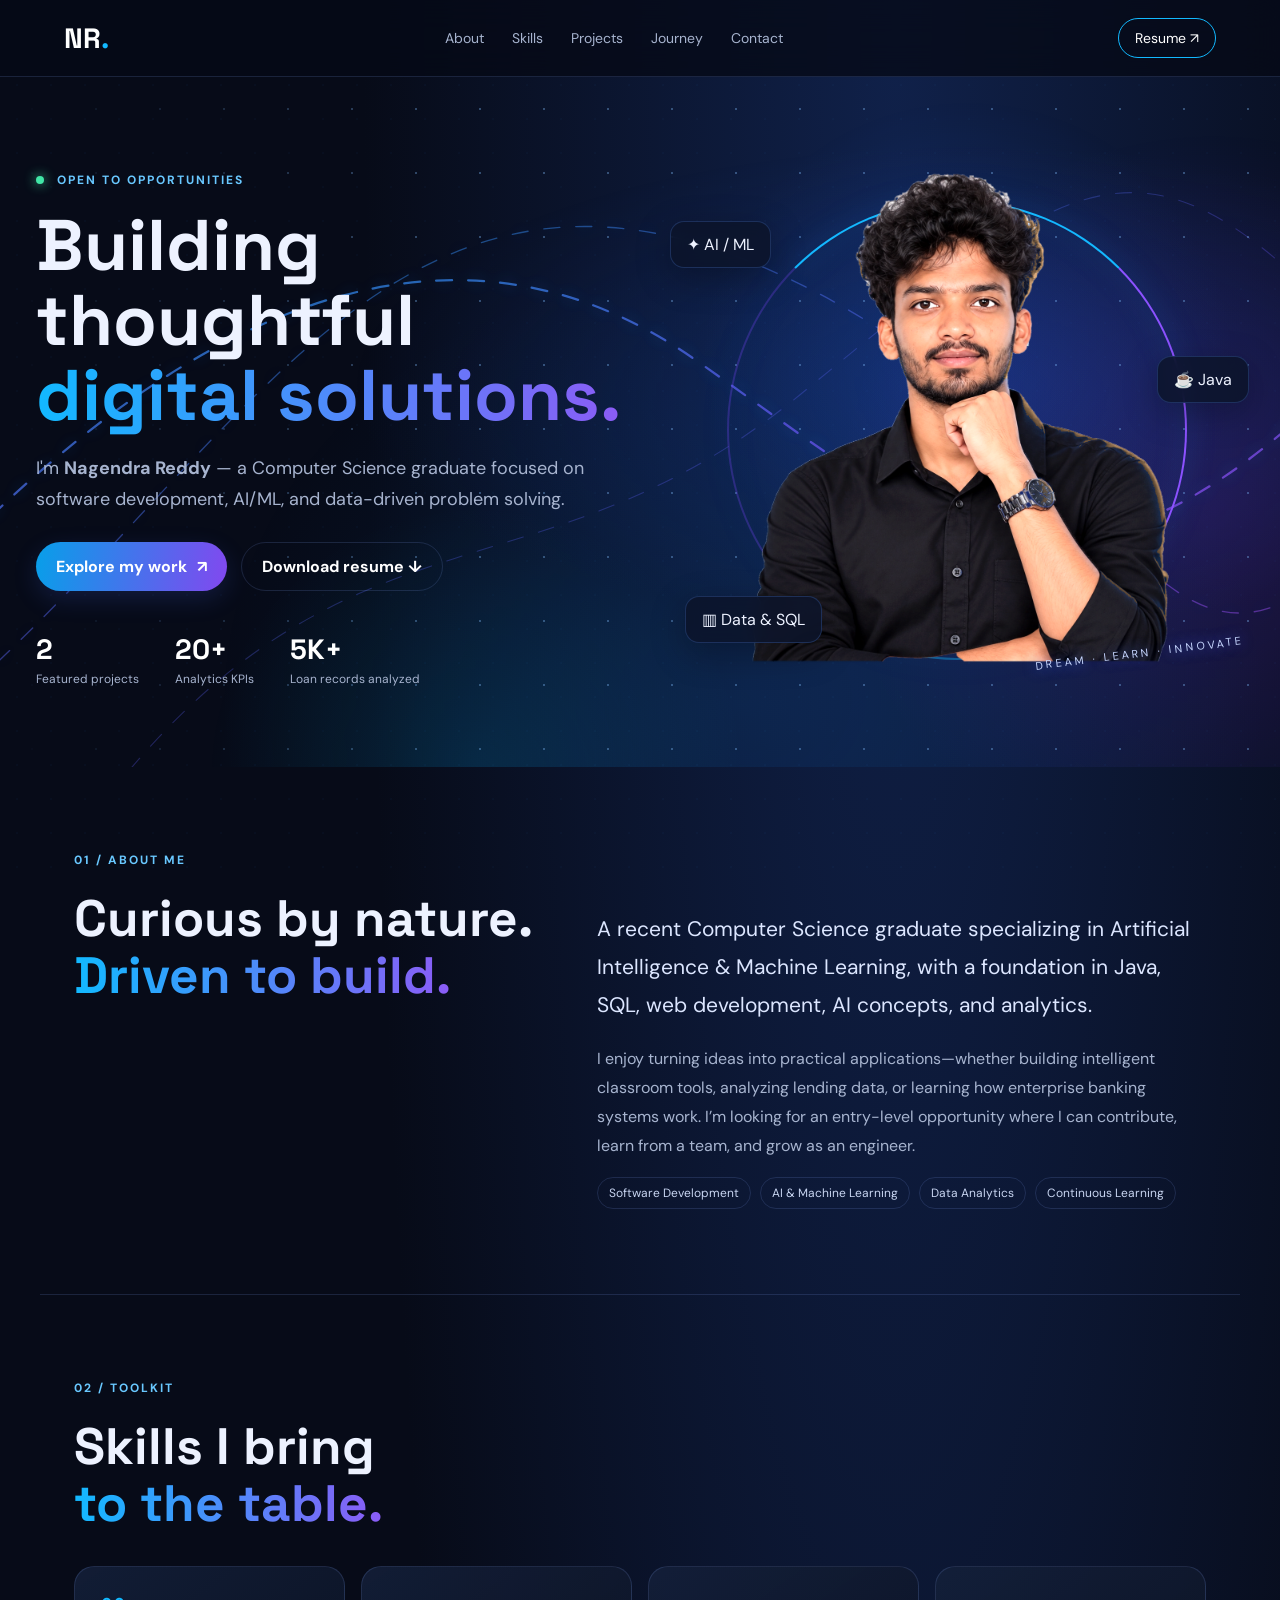
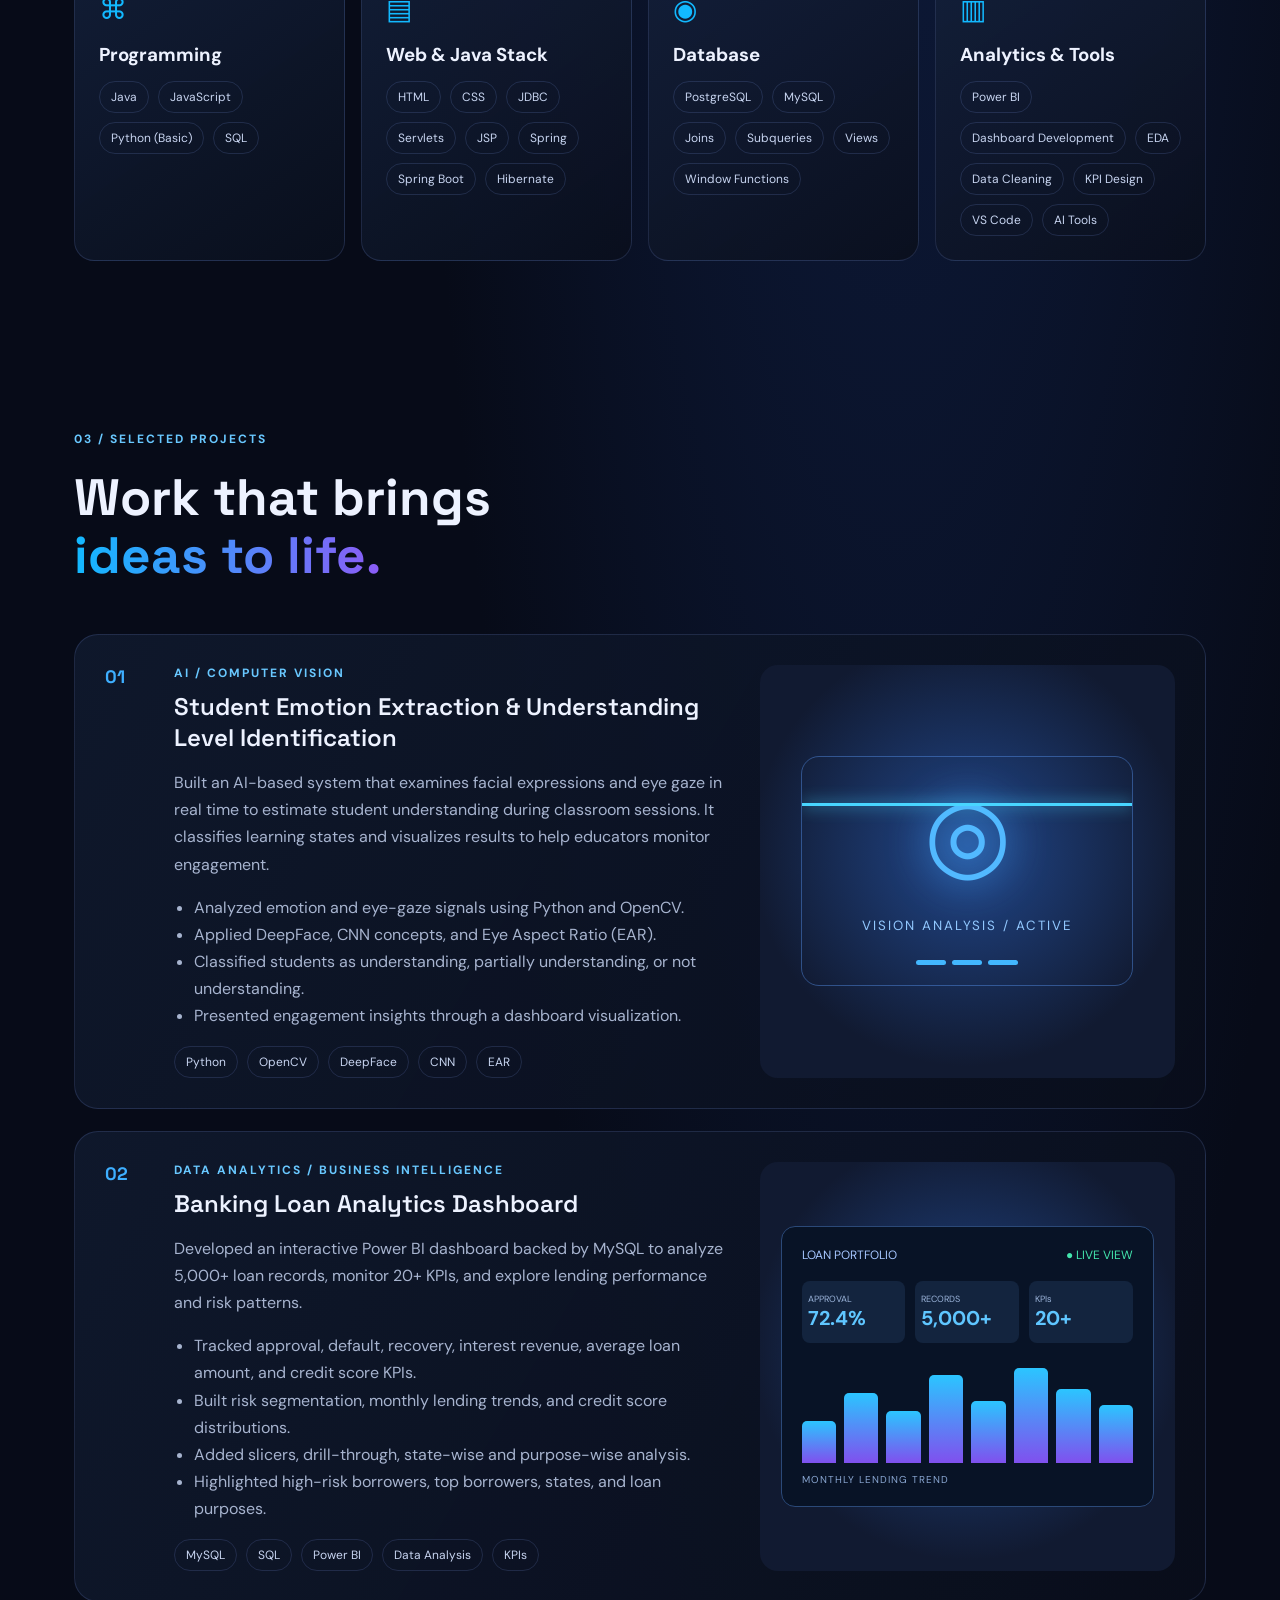
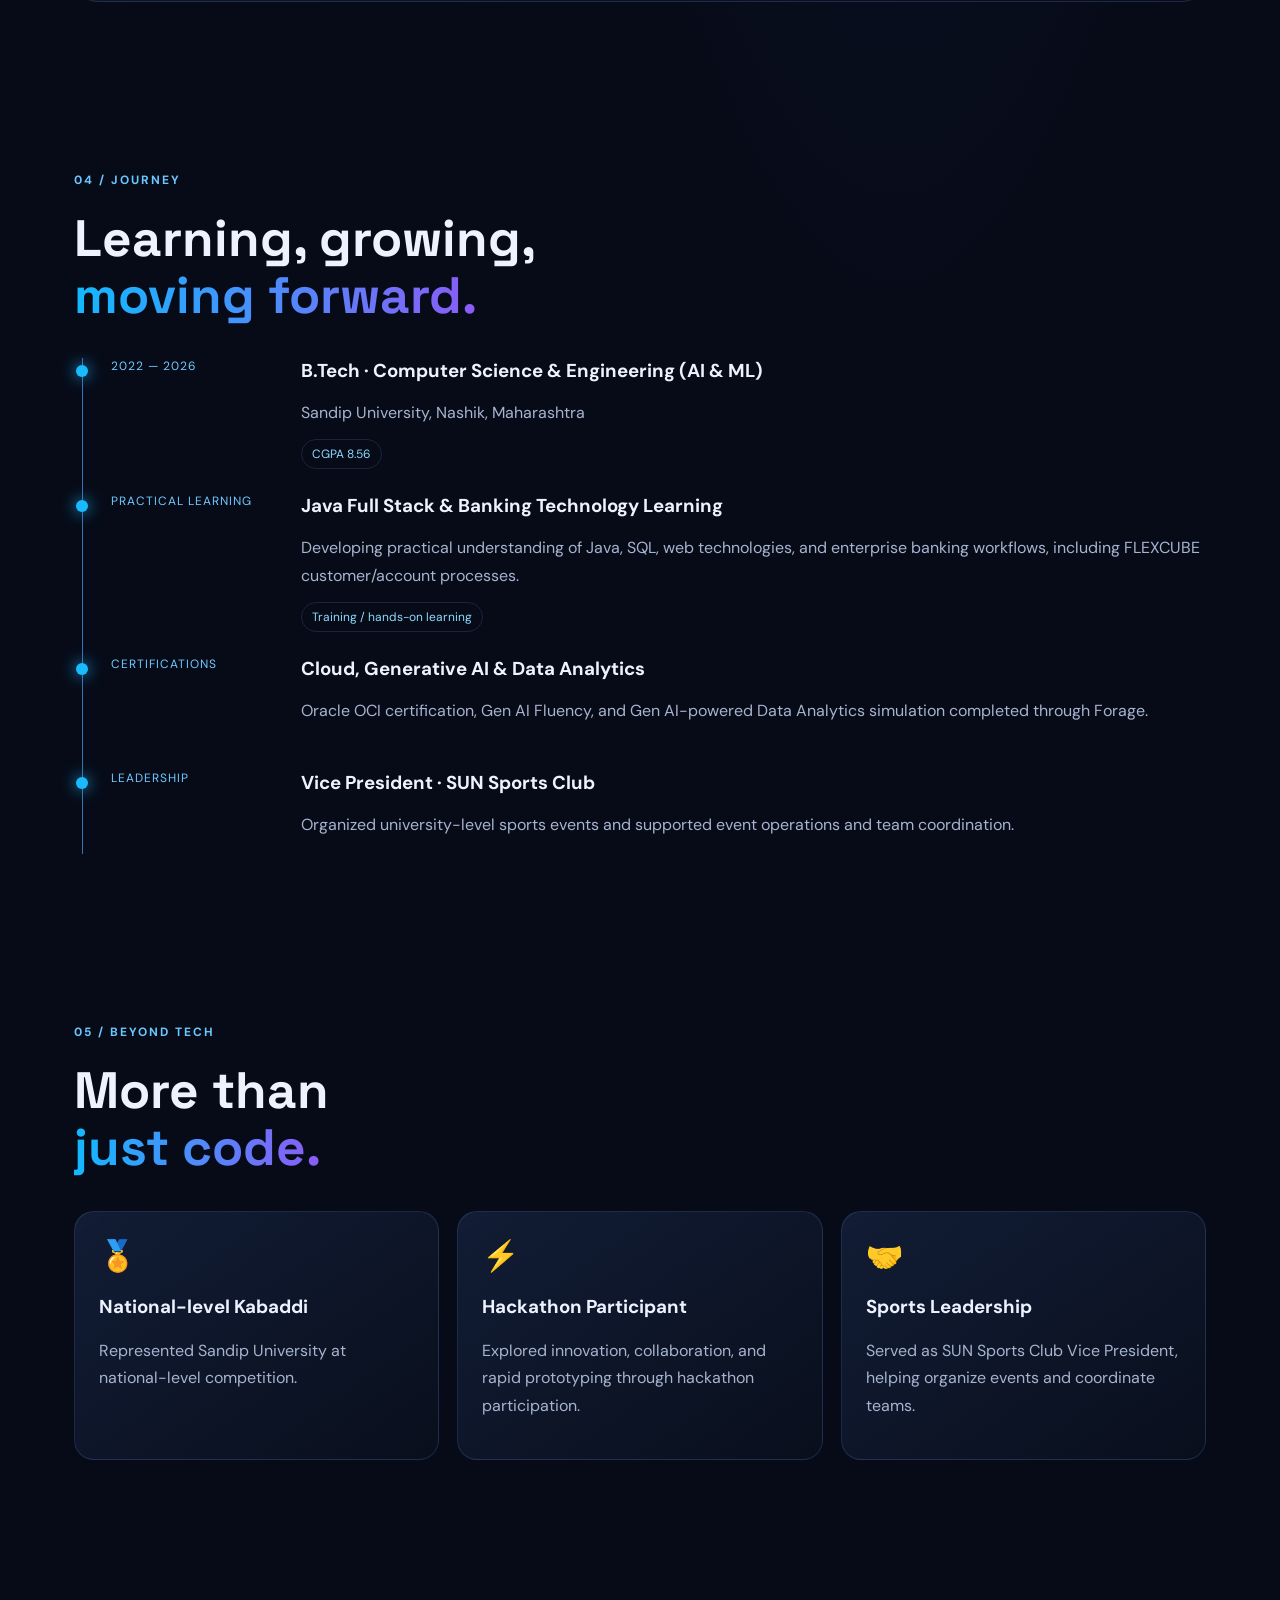
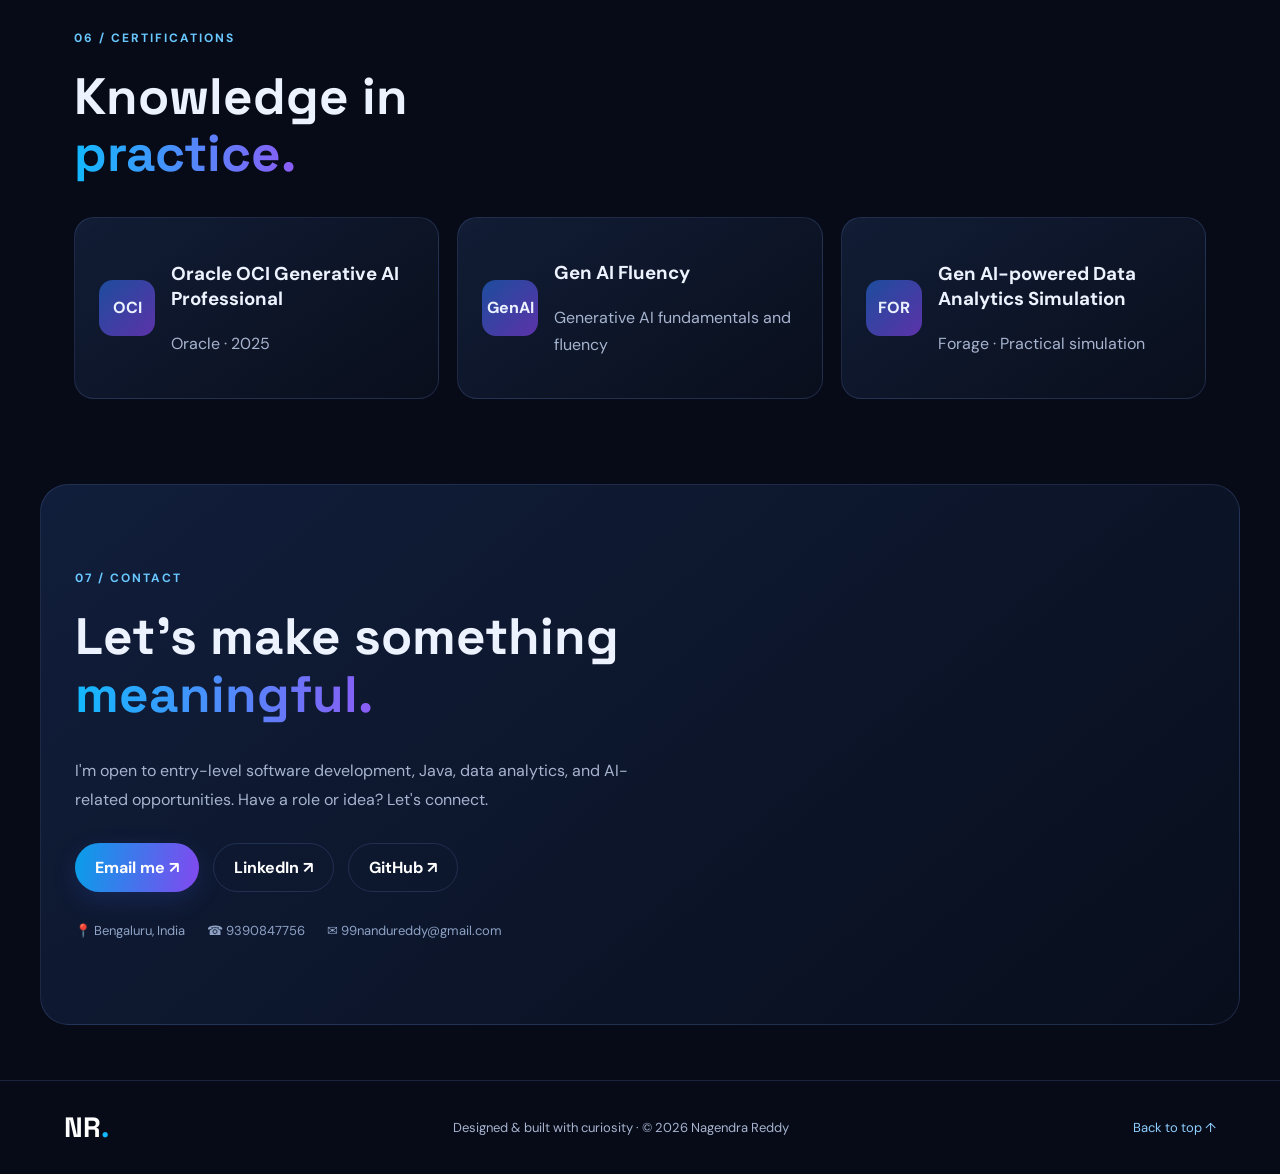
==== index.html @ 435e0fb7 "Publish updated portfolio" ====
<!DOCTYPE html>
<html lang="en">
<head>
<meta charset="UTF-8"><meta name="viewport" content="width=device-width, initial-scale=1.0">
<meta name="description" content="Nagendra Reddy Kuppannagari — software developer, AI & ML enthusiast, and data analytics portfolio.">
<title>Nagendra Reddy | Portfolio</title>
<link rel="preconnect" href="https://fonts.googleapis.com"><link rel="preconnect" href="https://fonts.gstatic.com" crossorigin>
<link href="https://fonts.googleapis.com/css2?family=DM+Sans:wght@400;500;600;700&family=Space+Grotesk:wght@400;500;600;700&display=swap" rel="stylesheet">
<link rel="stylesheet" href="style.css">
</head>
<body>
<div class="progress" id="progress"></div>
<nav class="nav"><a class="brand" href="#home">NR<span>.</span></a><div class="navlinks"><a href="#about">About</a><a href="#skills">Skills</a><a href="#projects">Projects</a><a href="#journey">Journey</a><a href="#contact">Contact</a></div><a class="nav-cta" href="resume.pdf" download>Resume ↗</a><button class="menu" id="menu" aria-label="Toggle menu">☰</button></nav>
<header id="home" class="hero">
<svg class="hero-curves" viewBox="0 0 1440 760" preserveAspectRatio="none" aria-hidden="true">
  <defs><linearGradient id="curveGradient" x1="0" y1="0" x2="1" y2="1"><stop offset="0%" stop-color="#12b9ff"/><stop offset="50%" stop-color="#6a5cff"/><stop offset="100%" stop-color="#c14bff"/></linearGradient></defs>
  <path class="curve curve-a" d="M -160 640 C 180 250, 500 120, 780 310 S 1220 690, 1640 190"/>
  <path class="curve curve-b" d="M -140 760 C 250 470, 410 20, 860 210 S 1300 820, 1600 430"/>
  <path class="curve curve-c" d="M 100 820 C 380 450, 600 590, 900 350 S 1280 40, 1500 260"/>
</svg>
<div class="hero-content"><div class="eyebrow"><span class="dot"></span> OPEN TO OPPORTUNITIES</div><h1>Building thoughtful<br><span class="gradient">digital solutions.</span></h1><p class="hero-sub">I'm <strong>Nagendra Reddy</strong> — a Computer Science graduate focused on software development, AI/ML, and data-driven problem solving.</p><div class="hero-actions"><a class="button primary" href="#projects">Explore my work <span>↗</span></a><a class="button secondary" href="resume.pdf" download>Download resume ↓</a></div><div class="quick-stats"><div><strong>2</strong><span>Featured projects</span></div><div><strong>20+</strong><span>Analytics KPIs</span></div><div><strong>5K+</strong><span>Loan records analyzed</span></div></div></div>
<div class="hero-art portrait-wrap"><div class="portrait-ring"></div><img class="portrait" src="portrait.png" width="1276" height="1233" alt="Portrait of Nagendra Reddy Kuppannagari"><div class="float-tag tag-ai">✦ AI / ML</div><div class="float-tag tag-java">☕ Java</div><div class="float-tag tag-data">▥ Data & SQL</div><div class="portrait-caption">DREAM · LEARN · INNOVATE</div></div>
</header>
<section class="section about" id="about"><div class="section-label">01 / ABOUT ME</div><div class="section-grid"><h2>Curious by nature.<br><span>Driven to build.</span></h2><div><p class="large-text">A recent Computer Science graduate specializing in Artificial Intelligence & Machine Learning, with a foundation in Java, SQL, web development, AI concepts, and analytics.</p><p>I enjoy turning ideas into practical applications—whether building intelligent classroom tools, analyzing lending data, or learning how enterprise banking systems work. I’m looking for an entry-level opportunity where I can contribute, learn from a team, and grow as an engineer.</p><div class="about-tags"><span>Software Development</span><span>AI & Machine Learning</span><span>Data Analytics</span><span>Continuous Learning</span></div></div></div></section>
<section class="section skills" id="skills"><div class="section-label">02 / TOOLKIT</div><h2>Skills I bring<br><span>to the table.</span></h2><div class="skill-grid">
<div class="skill-card"><div class="skill-icon">⌘</div><h3>Programming</h3><div class="pills"><span>Java</span><span>JavaScript</span><span>Python (Basic)</span><span>SQL</span></div></div>
<div class="skill-card"><div class="skill-icon">▤</div><h3>Web & Java Stack</h3><div class="pills"><span>HTML</span><span>CSS</span><span>JDBC</span><span>Servlets</span><span>JSP</span><span>Spring</span><span>Spring Boot</span><span>Hibernate</span></div></div>
<div class="skill-card"><div class="skill-icon">◉</div><h3>Database</h3><div class="pills"><span>PostgreSQL</span><span>MySQL</span><span>Joins</span><span>Subqueries</span><span>Views</span><span>Window Functions</span></div></div>
<div class="skill-card"><div class="skill-icon">▥</div><h3>Analytics & Tools</h3><div class="pills"><span>Power BI</span><span>Dashboard Development</span><span>EDA</span><span>Data Cleaning</span><span>KPI Design</span><span>VS Code</span><span>AI Tools</span></div></div></div></section>
<section class="section projects" id="projects"><div class="section-label">03 / SELECTED PROJECTS</div><h2>Work that brings<br><span>ideas to life.</span></h2><div class="project-list">
<article class="project"><div class="project-number">01</div><div class="project-main"><div class="project-type">AI / COMPUTER VISION</div><h3>Student Emotion Extraction & Understanding Level Identification</h3><p>Built an AI-based system that examines facial expressions and eye gaze in real time to estimate student understanding during classroom sessions. It classifies learning states and visualizes results to help educators monitor engagement.</p><ul><li>Analyzed emotion and eye-gaze signals using Python and OpenCV.</li><li>Applied DeepFace, CNN concepts, and Eye Aspect Ratio (EAR).</li><li>Classified students as understanding, partially understanding, or not understanding.</li><li>Presented engagement insights through a dashboard visualization.</li></ul><div class="pills"><span>Python</span><span>OpenCV</span><span>DeepFace</span><span>CNN</span><span>EAR</span></div></div><div class="project-visual vision"><div class="scan-frame"><div class="scan-face">◎</div><div class="scanline"></div><small>VISION ANALYSIS / ACTIVE</small><div class="vision-bars"><i></i><i></i><i></i></div></div></div></article>
<article class="project"><div class="project-number">02</div><div class="project-main"><div class="project-type">DATA ANALYTICS / BUSINESS INTELLIGENCE</div><h3>Banking Loan Analytics Dashboard</h3><p>Developed an interactive Power BI dashboard backed by MySQL to analyze 5,000+ loan records, monitor 20+ KPIs, and explore lending performance and risk patterns.</p><ul><li>Tracked approval, default, recovery, interest revenue, average loan amount, and credit score KPIs.</li><li>Built risk segmentation, monthly lending trends, and credit score distributions.</li><li>Added slicers, drill-through, state-wise and purpose-wise analysis.</li><li>Highlighted high-risk borrowers, top borrowers, states, and loan purposes.</li></ul><div class="pills"><span>MySQL</span><span>SQL</span><span>Power BI</span><span>Data Analysis</span><span>KPIs</span></div></div><div class="project-visual dashboard"><div class="dash-window"><div class="dash-title">LOAN PORTFOLIO <span>● LIVE VIEW</span></div><div class="kpi-row"><div><small>APPROVAL</small><b>72.4%</b></div><div><small>RECORDS</small><b>5,000+</b></div><div><small>KPIs</small><b>20+</b></div></div><div class="bars"><i style="height:42%"></i><i style="height:70%"></i><i style="height:52%"></i><i style="height:88%"></i><i style="height:62%"></i><i style="height:95%"></i><i style="height:74%"></i><i style="height:58%"></i></div><div class="dash-caption">MONTHLY LENDING TREND</div></div></div></article>
</div></section>
<section class="section journey" id="journey"><div class="section-label">04 / JOURNEY</div><h2>Learning, growing,<br><span>moving forward.</span></h2><div class="timeline"><div class="timeline-item"><div class="timeline-date">2022 — 2026</div><div class="timeline-content"><h3>B.Tech · Computer Science & Engineering (AI & ML)</h3><p>Sandip University, Nashik, Maharashtra</p><span class="timeline-badge">CGPA 8.56</span></div></div><div class="timeline-item"><div class="timeline-date">PRACTICAL LEARNING</div><div class="timeline-content"><h3>Java Full Stack & Banking Technology Learning</h3><p>Developing practical understanding of Java, SQL, web technologies, and enterprise banking workflows, including FLEXCUBE customer/account processes.</p><span class="timeline-badge">Training / hands-on learning</span></div></div><div class="timeline-item"><div class="timeline-date">CERTIFICATIONS</div><div class="timeline-content"><h3>Cloud, Generative AI & Data Analytics</h3><p>Oracle OCI certification, Gen AI Fluency, and Gen AI-powered Data Analytics simulation completed through Forage.</p></div></div><div class="timeline-item"><div class="timeline-date">LEADERSHIP</div><div class="timeline-content"><h3>Vice President · SUN Sports Club</h3><p>Organized university-level sports events and supported event operations and team coordination.</p></div></div></div></section>
<section class="section achievements"><div class="section-label">05 / BEYOND TECH</div><h2>More than<br><span>just code.</span></h2><div class="achievement-grid"><div class="achievement"><div class="achievement-symbol">🏅</div><h3>National-level Kabaddi</h3><p>Represented Sandip University at national-level competition.</p></div><div class="achievement"><div class="achievement-symbol">⚡</div><h3>Hackathon Participant</h3><p>Explored innovation, collaboration, and rapid prototyping through hackathon participation.</p></div><div class="achievement"><div class="achievement-symbol">🤝</div><h3>Sports Leadership</h3><p>Served as SUN Sports Club Vice President, helping organize events and coordinate teams.</p></div></div></section>
<section class="section certs"><div class="section-label">06 / CERTIFICATIONS</div><h2>Knowledge in<br><span>practice.</span></h2><div class="cert-grid"><div class="cert-card"><span class="cert-mark">OCI</span><div><h3>Oracle OCI Generative AI Professional</h3><p>Oracle · 2025</p></div></div><div class="cert-card"><span class="cert-mark">GenAI</span><div><h3>Gen AI Fluency</h3><p>Generative AI fundamentals and fluency</p></div></div><div class="cert-card"><span class="cert-mark">FOR</span><div><h3>Gen AI-powered Data Analytics Simulation</h3><p>Forage · Practical simulation</p></div></div></div></section>
<section class="section contact" id="contact"><div class="section-label">07 / CONTACT</div><h2>Let’s make something<br><span>meaningful.</span></h2><p>I'm open to entry-level software development, Java, data analytics, and AI-related opportunities. Have a role or idea? Let's connect.</p><div class="contact-links"><a href="mailto:99nandureddy@gmail.com" class="button primary">Email me ↗</a><a href="https://www.linkedin.com/in/nag0928" target="_blank" rel="noopener" class="button secondary">LinkedIn ↗</a><a href="https://github.com/NReddy0928" target="_blank" rel="noopener" class="button secondary">GitHub ↗</a></div><div class="contact-meta"><span>📍 Bengaluru, India</span><span>☎ 9390847756</span><span>✉ 99nandureddy@gmail.com</span></div></section>
<footer><a class="brand" href="#home">NR<span>.</span></a><p>Designed & built with curiosity · © <span id="year"></span> Nagendra Reddy</p><a href="#home">Back to top ↑</a></footer>
<script src="script.js"></script>
</body></html>
---- style.css ----
:root{--bg:#070b18;--panel:#10182b;--text:#edf2ff;--muted:#a7b4cf;--blue:#12b9ff;--purple:#8b5cf6;--line:rgba(135,170,255,.16)}*{box-sizing:border-box}html{scroll-behavior:smooth;scroll-padding-top:90px}body{margin:0;background:radial-gradient(ellipse at 70% 0%,#10214a 0,transparent 42%),var(--bg);color:var(--text);font-family:'DM Sans',Arial,sans-serif;overflow-x:hidden}body:before{content:"";position:fixed;inset:0;pointer-events:none;background-image:radial-gradient(rgba(72,138,255,.18) 1px,transparent 1px);background-size:34px 34px;opacity:.18}.progress{height:3px;position:fixed;top:0;left:0;background:linear-gradient(90deg,var(--blue),var(--purple));z-index:100;width:0}.nav{position:sticky;top:0;z-index:30;display:flex;align-items:center;justify-content:space-between;padding:18px max(5vw,24px);background:rgba(6,10,22,.78);backdrop-filter:blur(16px);border-bottom:1px solid var(--line)}.brand{font-family:'Space Grotesk';font-size:28px;font-weight:700;text-decoration:none;color:white}.brand span{color:var(--blue)}.navlinks{display:flex;gap:28px}.navlinks a,.nav-cta{color:var(--muted);text-decoration:none;font-size:14px;transition:.25s}.navlinks a:hover,.nav-cta:hover{color:white}.nav-cta{border:1px solid var(--blue);border-radius:30px;padding:10px 16px;color:#fff}.menu{display:none;background:none;color:white;border:0;font-size:24px}.hero{min-height:650px;display:grid;grid-template-columns:1.05fr .95fr;align-items:center;max-width:1240px;margin:auto;padding:70px 36px 55px;position:relative}.hero-content{z-index:2}.eyebrow,.section-label,.project-type{letter-spacing:2px;color:#69c8ff;font-size:12px;font-weight:700}.dot{display:inline-block;width:8px;height:8px;background:#41e6a6;border-radius:50%;box-shadow:0 0 12px #41e6a6;margin-right:8px}.hero h1{font:700 clamp(44px,5.6vw,74px)/1.05 'Space Grotesk';margin:20px 0}.gradient,h2 span{background:linear-gradient(90deg,#12b9ff,#8b5cf6);-webkit-background-clip:text;background-clip:text;color:transparent}.hero-sub{max-width:560px;color:var(--muted);font-size:18px;line-height:1.7}.hero-actions,.contact-links{display:flex;gap:14px;flex-wrap:wrap;margin-top:28px}.button{display:inline-flex;align-items:center;gap:10px;padding:13px 20px;border-radius:30px;text-decoration:none;font-weight:700;transition:transform .25s,box-shadow .25s}.button:hover{transform:translateY(-3px)}.primary{background:linear-gradient(100deg,#079fe9,#8248ef);color:white;box-shadow:0 8px 25px #3a59d833}.secondary{border:1px solid var(--line);color:white}.quick-stats{display:flex;gap:36px;margin-top:40px}.quick-stats div{display:flex;flex-direction:column;gap:4px}.quick-stats strong{font:700 28px 'Space Grotesk';color:white}.quick-stats span{font-size:12px;color:var(--muted)}.hero-art{position:relative;min-height:480px;display:grid;place-items:center}.portrait-ring{position:absolute;width:390px;height:390px;border:2px solid transparent;border-radius:50%;border-top-color:#19b8ff;border-right-color:#9056ff;animation:spin 18s linear infinite}.float-tag{position:absolute;z-index:3;padding:12px 16px;background:rgba(12,20,42,.86);border:1px solid var(--line);border-radius:14px;backdrop-filter:blur(8px);box-shadow:0 10px 35px #0004;animation:float 4s ease-in-out infinite}.tag-ai{top:55px;left:0}.tag-java{right:0;top:180px;animation-delay:.7s}.tag-data{bottom:35px;left:12px;animation-delay:1.3s}.portrait-caption{position:absolute;right:-8px;bottom:8px;font-size:11px;letter-spacing:3px;color:#b9c9ff;transform:rotate(-7deg)}.section{max-width:1200px;margin:auto;padding:85px 34px}.section-label{margin-bottom:22px}.section h2{font:700 clamp(34px,4vw,52px)/1.12 'Space Grotesk';margin:0 0 34px}.section-grid{display:grid;grid-template-columns:1fr 1.3fr;gap:55px}.section-grid p{color:var(--muted);line-height:1.8}.large-text{font-size:21px;color:#dce6ff!important}.about-tags,.pills{display:flex;gap:9px;flex-wrap:wrap}.about-tags span,.pills span{padding:7px 11px;border:1px solid var(--line);border-radius:20px;color:#c8d5f1;font-size:12px}.skills{border-top:1px solid var(--line)}.skill-grid{display:grid;grid-template-columns:repeat(4,1fr);gap:16px}.skill-card,.achievement,.cert-card{background:linear-gradient(145deg,rgba(20,32,58,.86),rgba(10,15,29,.9));border:1px solid var(--line);border-radius:20px;padding:24px;transition:transform .3s,border .3s}.skill-card:hover,.achievement:hover,.cert-card:hover{transform:translateY(-7px);border-color:#458bff}.skill-icon{font-size:28px;color:var(--blue)}.skill-card h3{margin:14px 0}.skill-card .pills{margin-top:12px}.projects h2{margin-bottom:50px}.project-list{display:grid;gap:22px}.project{display:grid;grid-template-columns:45px 1.15fr .85fr;gap:24px;padding:30px;border:1px solid var(--line);border-radius:24px;background:linear-gradient(120deg,rgba(17,27,49,.8),rgba(9,14,27,.85));transition:.3s}.project:hover{border-color:#467fff;transform:translateY(-4px)}.project-number{font:700 18px 'Space Grotesk';color:#3eafff}.project-main h3{font:600 24px 'Space Grotesk';margin:10px 0}.project-main p,.project-main li{color:var(--muted);line-height:1.7}.project-main ul{padding-left:20px}.project-visual{display:grid;place-items:center;min-height:300px;border-radius:18px;overflow:hidden;background:radial-gradient(circle at 50% 45%,#21478b,#111a31 70%)}.scan-frame{width:80%;height:230px;border:1px solid #5c9fff66;border-radius:18px;position:relative;display:flex;align-items:center;justify-content:center;flex-direction:column;gap:18px;overflow:hidden}.scan-face{font-size:100px;color:#52b9ff;filter:drop-shadow(0 0 20px #47a9ff);animation:float 3s ease-in-out infinite}.scanline{position:absolute;height:3px;background:#48d5ff;box-shadow:0 0 15px #48d5ff;width:100%;top:20%;animation:scan 3s linear infinite}.scan-frame small{color:#92c8ff;letter-spacing:2px}.vision-bars i{display:inline-block;width:30px;height:5px;margin:3px;background:#42b7ff;border-radius:5px}.dash-window{width:90%;padding:20px;background:#081326;border:1px solid #2b4978;border-radius:14px}.dash-title{font-size:12px;color:#a6c6ff;display:flex;justify-content:space-between}.dash-title span{color:#43e5ad}.kpi-row{display:flex;gap:10px;margin-top:18px}.kpi-row div{flex:1;padding:12px 6px;background:#13243e;border-radius:8px}.kpi-row small{display:block;color:#9bb4da;font-size:9px}.kpi-row b{font-size:20px;color:#5fc6ff}.bars{height:100px;display:flex;align-items:end;gap:8px;margin-top:20px}.bars i{flex:1;background:linear-gradient(#2bc5ff,#8050ee);border-radius:5px 5px 0 0;animation:barwave 2.5s ease-in-out infinite alternate}.dash-caption{color:#8aa7d2;font-size:10px;margin-top:10px;letter-spacing:1px}.timeline{border-left:1px solid #3771ba;margin-left:8px;padding-left:28px;display:grid;gap:30px}.timeline-item{position:relative;display:grid;grid-template-columns:170px 1fr;gap:20px}.timeline-item:before{content:"";position:absolute;left:-35px;top:7px;width:12px;height:12px;border-radius:50%;background:#1abaff;box-shadow:0 0 15px #1abaff}.timeline-date{font-size:12px;letter-spacing:1px;color:#70c9ff}.timeline-content h3{margin:0 0 10px}.timeline-content p{color:var(--muted);line-height:1.7}.timeline-badge{font-size:12px;color:#8edaff;border:1px solid var(--line);border-radius:20px;padding:6px 10px}.achievement-grid,.cert-grid{display:grid;grid-template-columns:repeat(3,1fr);gap:18px}.achievement-symbol{font-size:30px}.achievement p,.cert-card p{color:var(--muted);line-height:1.7}.cert-card{display:flex;gap:16px;align-items:center}.cert-mark{display:grid;place-items:center;min-width:56px;height:56px;border-radius:14px;background:linear-gradient(135deg,#1d4d9d,#5c32a9);font-weight:700}.contact{border:1px solid var(--line);border-radius:28px;background:linear-gradient(140deg,#111e3b,#080e1c);margin-bottom:55px}.contact>p{max-width:600px;color:var(--muted);line-height:1.8}.contact-meta{display:flex;flex-wrap:wrap;gap:22px;color:#8fa3c6;font-size:13px;margin-top:30px}footer{display:flex;align-items:center;justify-content:space-between;padding:25px 5vw;border-top:1px solid var(--line);color:var(--muted);font-size:13px}footer a:last-child{color:#8fcfff;text-decoration:none}.reveal{opacity:0;transform:translateY(25px);transition:opacity .8s,transform .8s}.reveal.visible{opacity:1;transform:translateY(0)}@keyframes float{50%{transform:translateY(-12px)}}@keyframes spin{to{transform:rotate(360deg)}}@keyframes pulse{50%{opacity:.65;transform:scale(1.06)}}@keyframes scan{to{top:100%}}@keyframes barwave{to{filter:brightness(1.35);transform:scaleY(.8);transform-origin:bottom}}@media(max-width:950px){.hero{grid-template-columns:1fr;padding-top:60px}.hero-art{min-height:440px}.skill-grid{grid-template-columns:repeat(2,1fr)}.project{grid-template-columns:35px 1fr}.project-visual{grid-column:2}.section-grid{grid-template-columns:1fr}.navlinks{gap:15px}}@media(max-width:650px){.navlinks{display:none;position:absolute;top:70px;left:0;right:0;padding:18px;background:#091225;flex-direction:column;border-bottom:1px solid var(--line)}.navlinks.open{display:flex}.menu{display:block}.nav-cta{display:none}.hero{padding:45px 22px}.hero h1{font-size:44px}.hero-sub{font-size:16px}.hero-art{min-height:390px}.portrait-ring{width:315px;height:315px}.quick-stats{gap:18px}.section{padding:65px 22px}.skill-grid,.achievement-grid,.cert-grid{grid-template-columns:1fr}.project{grid-template-columns:1fr;padding:22px}.project-number{display:none}.project-visual{grid-column:auto}.timeline-item{grid-template-columns:1fr;gap:6px}.contact-meta{flex-direction:column;gap:10px}footer{gap:12px;flex-wrap:wrap}}

/* Hero: cutout portrait + continuously flowing neon curves */
.hero{isolation:isolate;overflow:hidden;min-height:690px;max-width:100%;padding-left:max(36px,calc((100vw - 1240px)/2));padding-right:max(36px,calc((100vw - 1240px)/2));background:radial-gradient(ellipse at 76% 45%,rgba(20,53,133,.38),transparent 45%),radial-gradient(ellipse at 58% 90%,rgba(13,113,202,.14),transparent 50%)}
.hero-curves{position:absolute;inset:0;width:100%;height:100%;pointer-events:none;z-index:0;overflow:visible;opacity:.9}
.hero-curves .curve{fill:none;stroke:url(#curveGradient);stroke-width:2.1;stroke-linecap:round;stroke-dasharray:18 18;filter:drop-shadow(0 0 8px rgba(50,145,255,.5));animation:curveFlow 18s linear infinite}
.hero-curves .curve-a{opacity:.75;stroke-width:2.5;animation-duration:17s}
.hero-curves .curve-b{opacity:.5;stroke-width:1.5;animation-duration:26s;animation-direction:reverse}
.hero-curves .curve-c{opacity:.32;stroke-width:1.2;animation-duration:33s}
.hero:before{content:"";position:absolute;z-index:0;inset:-30%;pointer-events:none;background:radial-gradient(circle at 66% 45%,rgba(39,102,255,.18),transparent 18%),radial-gradient(circle at 78% 58%,rgba(145,45,255,.16),transparent 22%),radial-gradient(circle at 42% 82%,rgba(0,190,255,.12),transparent 18%);animation:nebulaDrift 18s ease-in-out infinite alternate}
.hero:after{content:"";position:absolute;z-index:0;inset:0;pointer-events:none;opacity:.35;background-image:radial-gradient(circle,#83bfff 1px,transparent 1.4px);background-size:64px 64px;mask-image:linear-gradient(90deg,transparent,black 35%,black 100%);animation:starsShift 22s linear infinite}
.hero-content{position:relative;z-index:2}
.hero-art{z-index:2;min-height:580px;overflow:visible;transform-style:preserve-3d}

.portrait-ring{width:460px;height:460px;border:2px solid transparent;border-radius:50%;border-top-color:#14b8ff;border-right-color:#8c52ff;border-bottom-color:rgba(19,184,255,.38);border-left-color:rgba(124,70,255,.28);filter:drop-shadow(0 0 12px rgba(36,150,255,.55));animation:spin 15s linear infinite}

.float-tag{animation:tagFloat 5.3s ease-in-out infinite;border-color:rgba(86,147,255,.22)}
.tag-ai{top:50px;left:0}.tag-java{right:-5px;top:185px}.tag-data{bottom:45px;left:15px}
.portrait-caption{right:0;bottom:28px;z-index:4;color:#c7d7ff;text-shadow:0 0 14px #426bff;animation:captionDrift 6s ease-in-out infinite}
@keyframes curveFlow{to{stroke-dashoffset:-720}}
@keyframes nebulaDrift{0%{transform:translate3d(-2%,1%,0) rotate(-2deg);opacity:.7}100%{transform:translate3d(3%,-2%,0) rotate(3deg);opacity:1}}
@keyframes starsShift{to{background-position:128px 64px}}
@keyframes glowBreath{0%,100%{opacity:.78;transform:scale(.96)}50%{opacity:1;transform:scale(1.08)}}
@keyframes portraitFloat{0%,100%{transform:translateY(0)}50%{transform:translateY(-10px)}}
@keyframes tagFloat{0%,100%{transform:translateY(0)}50%{transform:translateY(-13px)}}
@keyframes captionDrift{0%,100%{transform:rotate(-7deg) translateY(0)}50%{transform:rotate(-5deg) translateY(-5px)}}
@media(max-width:950px){.hero{padding-left:30px;padding-right:30px}.hero-art{min-height:550px}.portrait-ring{width:420px;height:420px}}
@media(max-width:650px){.hero{overflow:hidden;padding:42px 22px 20px;min-height:auto}.hero-art{min-height:420px;margin-top:0}.portrait-ring{width:330px;height:330px}.tag-ai{top:20px;left:4px}.tag-java{right:0;top:145px}.tag-data{bottom:12px;left:0}.portrait-caption{right:0;bottom:12px;font-size:9px}.hero-curves{opacity:.55}}
@media(prefers-reduced-motion:reduce){.hero-curves .curve,.hero:before,.hero:after,.portrait,.portrait-glow,.portrait-ring,.float-tag,.portrait-caption{animation:none!important;transition:none!important}}



/* Keep the transparent portrait still and aligned on the right. */
.hero-art.portrait-wrap {
  min-height: 0;
  isolation: isolate;
}

.portrait {
  display: block;
  position: relative;
  z-index: 2;
  width: min(100%, 510px);
  height: auto;
  margin-block-end: 24px;

  /* White backing for the translucent pixels in each eye. */
  background:
    linear-gradient(to right,
      transparent 40%, #fff 40% 48%, transparent 48% 51.5%,
      #fff 51.5% 59%, transparent 59%
    ) left 26.7% / 100% 4% no-repeat;
}

.portrait-ring {
  width: min(84%, 460px);
  height: auto;
  aspect-ratio: 1;
  z-index: -1;
  pointer-events: none;
}

@media (max-width: 950px) {
  .hero-art.portrait-wrap {
    margin-top: 36px;
  }
}

@media (max-width: 650px) {
  .portrait {
    width: min(100%, 345px);
  }

  .tag-ai {
    top: 7%;
  }

  .tag-java {
    top: 47%;
  }
}
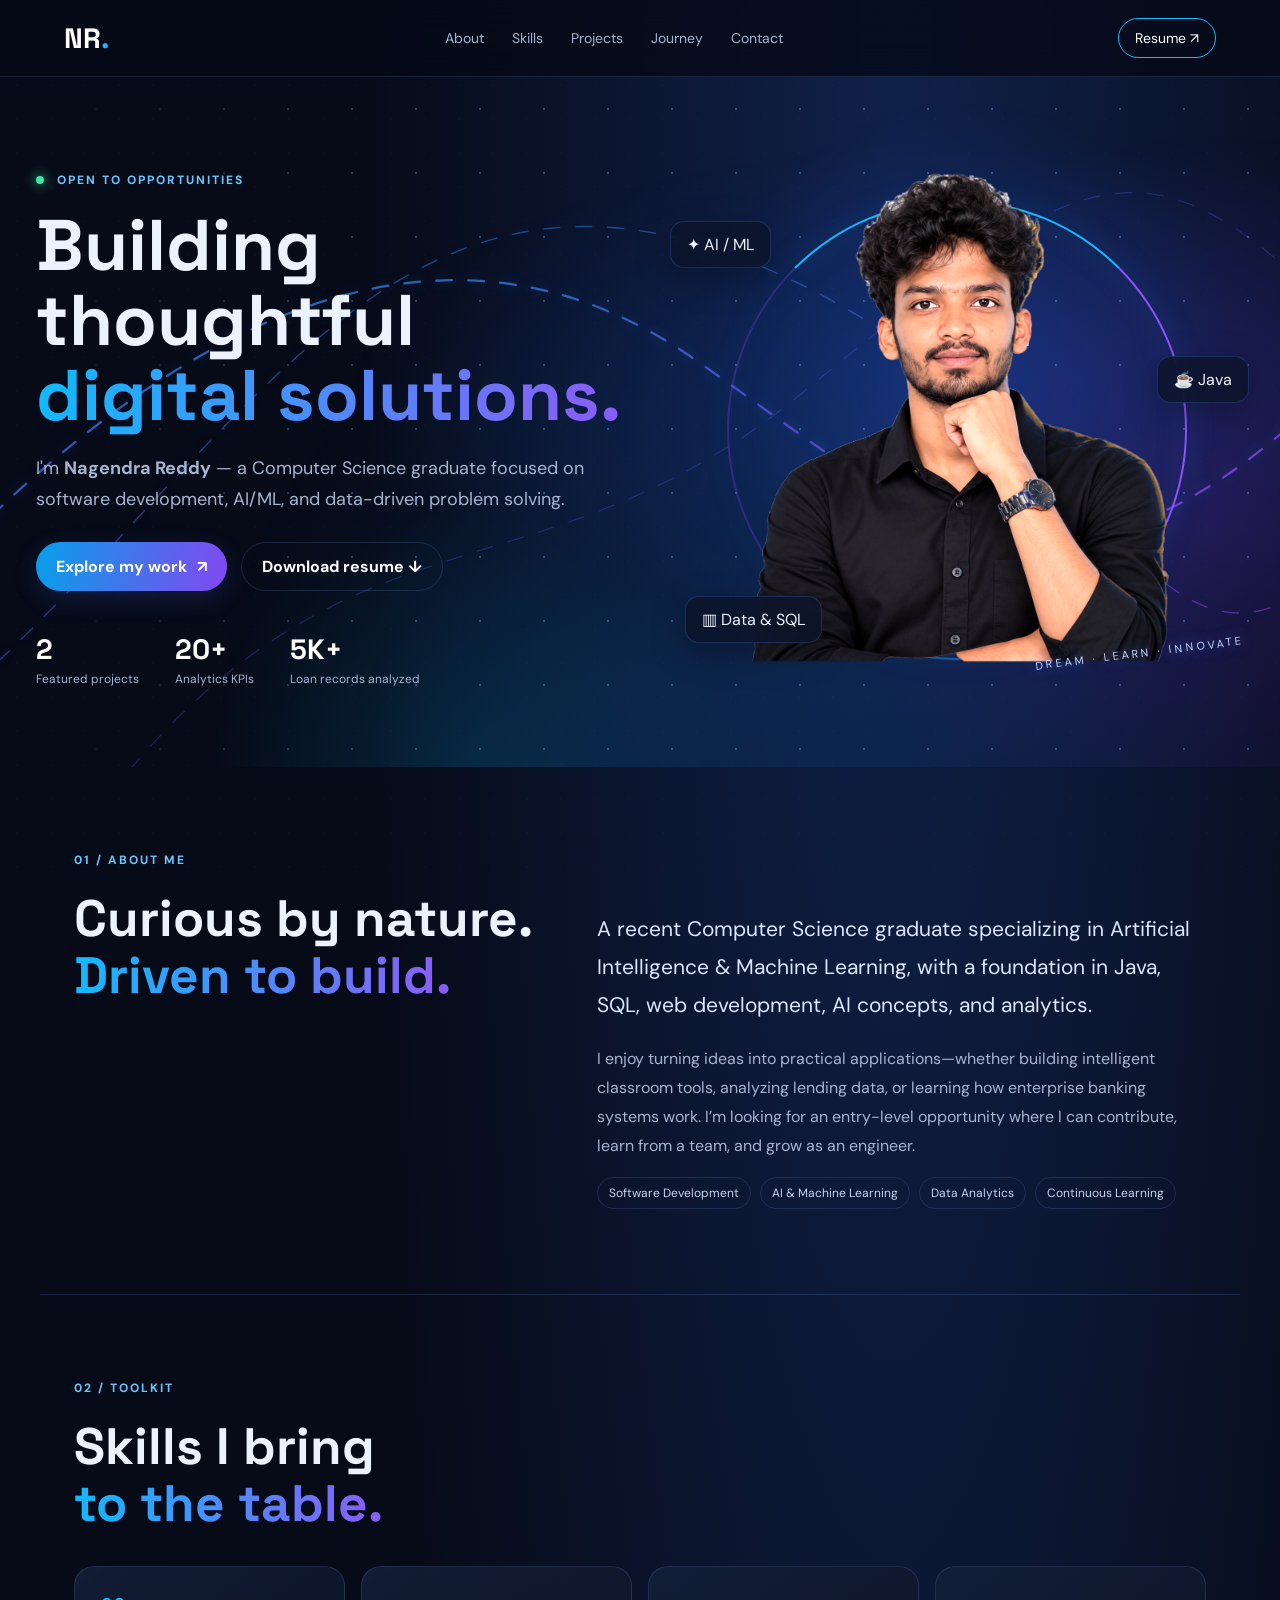
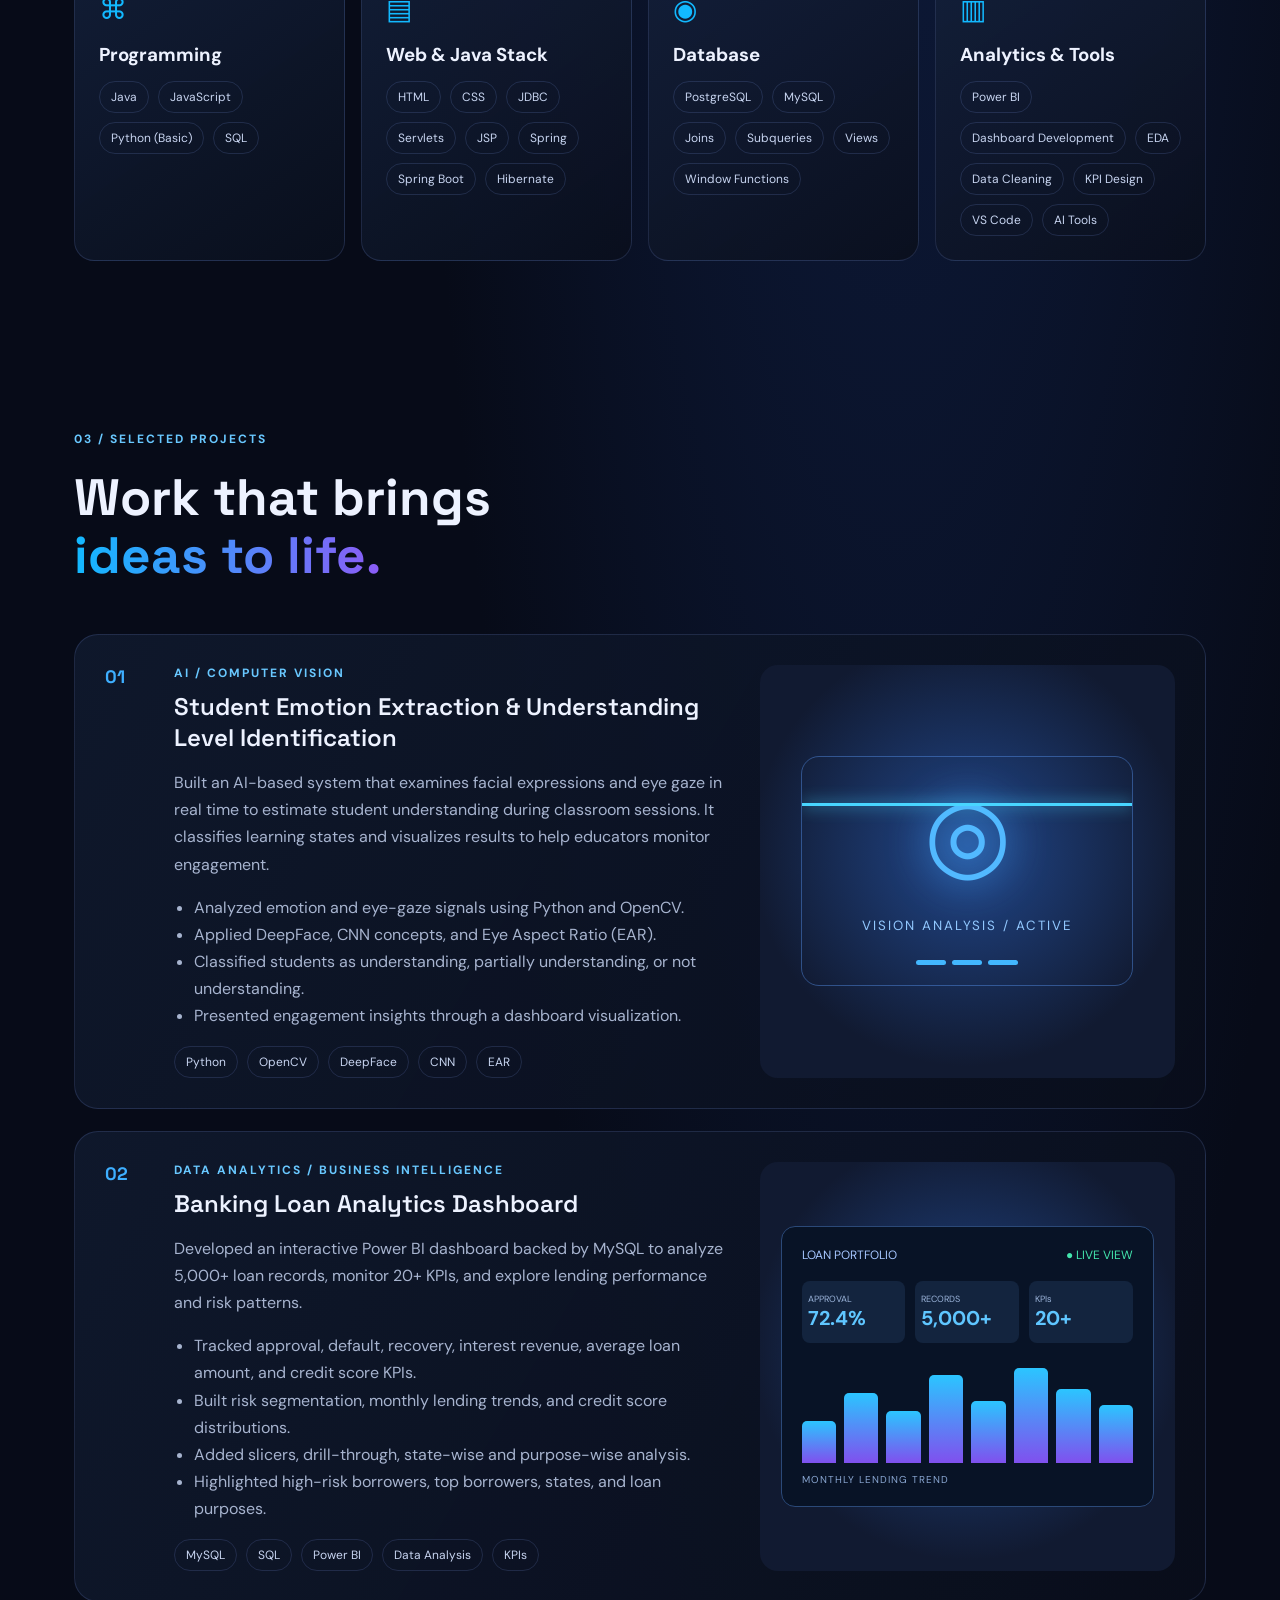
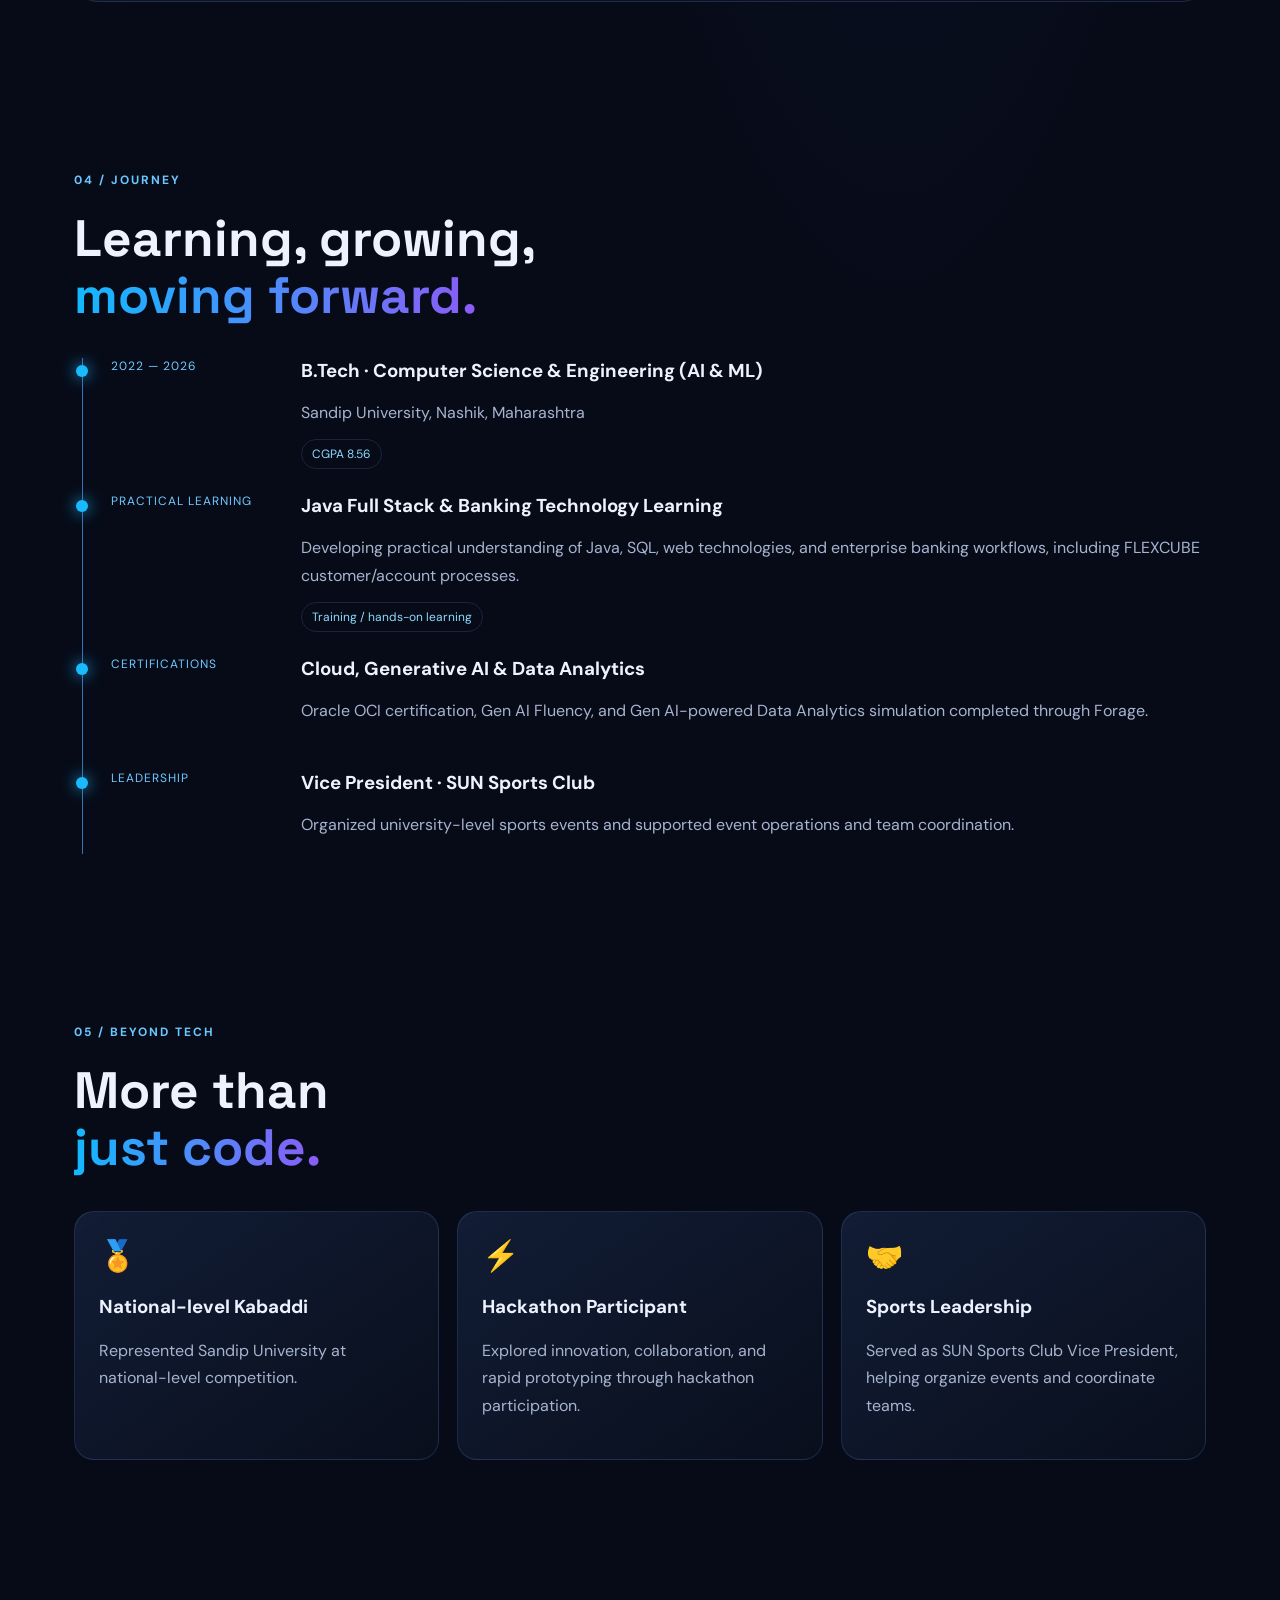
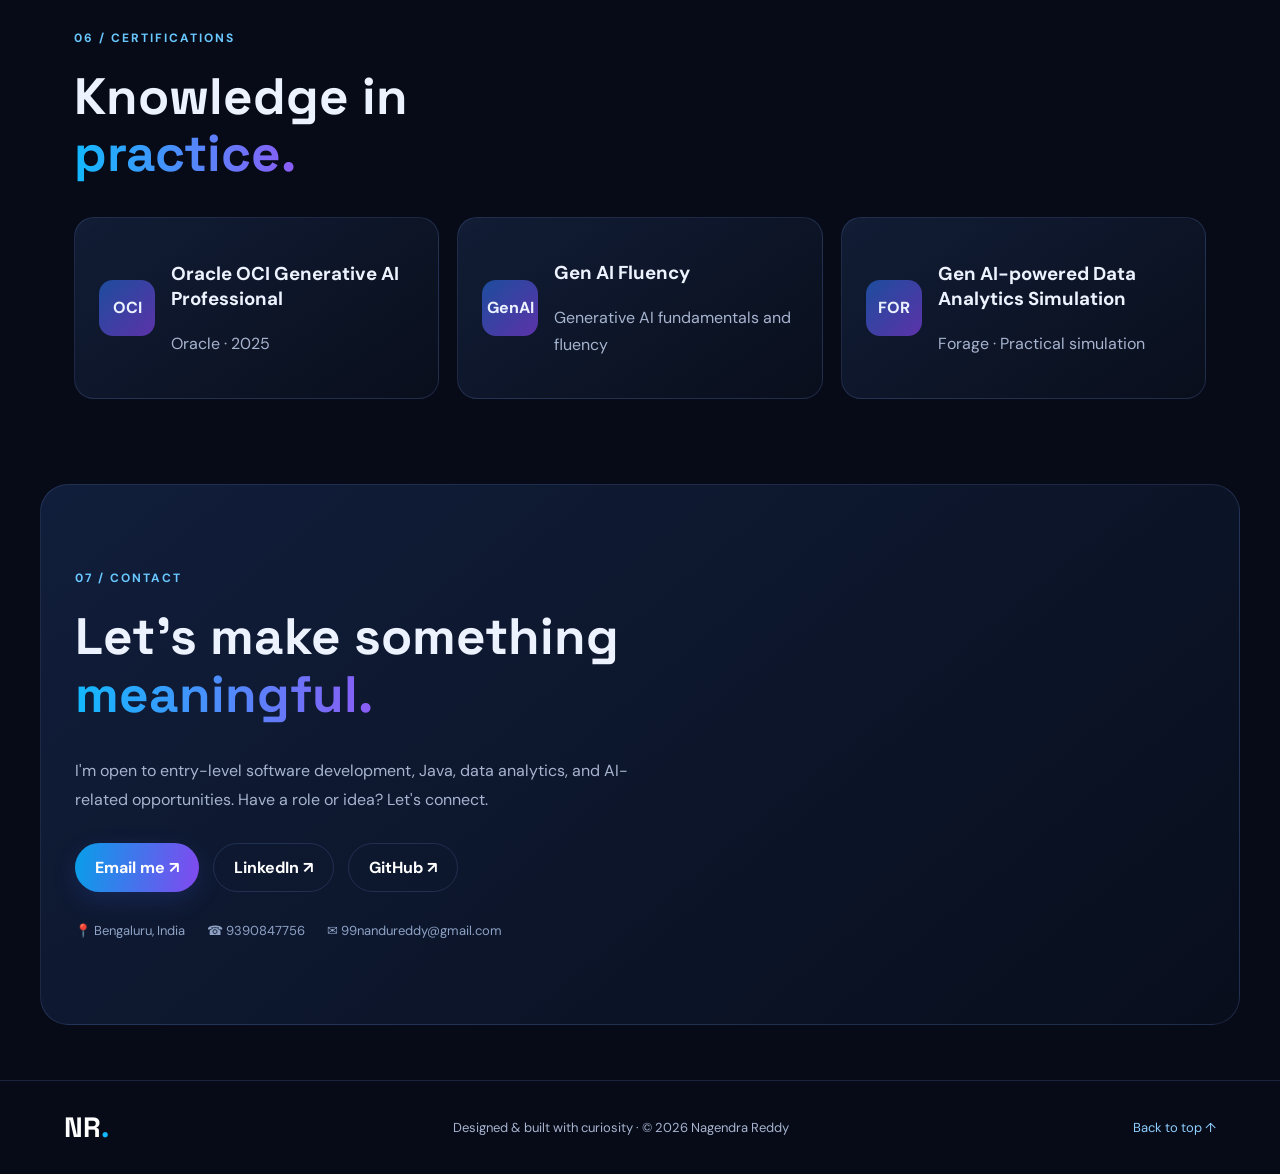
==== commit 3b867e5d: "Make portrait eye whites opaque on mobile" ====
--- a/index.html
+++ b/index.html
@@ -6,7 +6,7 @@
 <title>Nagendra Reddy | Portfolio</title>
 <link rel="preconnect" href="https://fonts.googleapis.com"><link rel="preconnect" href="https://fonts.gstatic.com" crossorigin>
 <link href="https://fonts.googleapis.com/css2?family=DM+Sans:wght@400;500;600;700&family=Space+Grotesk:wght@400;500;600;700&display=swap" rel="stylesheet">
-<link rel="stylesheet" href="style.css">
+<link rel="stylesheet" href="style.css?v=2">
 </head>
 <body>
 <div class="progress" id="progress"></div>
@@ -19,7 +19,7 @@
   <path class="curve curve-c" d="M 100 820 C 380 450, 600 590, 900 350 S 1280 40, 1500 260"/>
 </svg>
 <div class="hero-content"><div class="eyebrow"><span class="dot"></span> OPEN TO OPPORTUNITIES</div><h1>Building thoughtful<br><span class="gradient">digital solutions.</span></h1><p class="hero-sub">I'm <strong>Nagendra Reddy</strong> — a Computer Science graduate focused on software development, AI/ML, and data-driven problem solving.</p><div class="hero-actions"><a class="button primary" href="#projects">Explore my work <span>↗</span></a><a class="button secondary" href="resume.pdf" download>Download resume ↓</a></div><div class="quick-stats"><div><strong>2</strong><span>Featured projects</span></div><div><strong>20+</strong><span>Analytics KPIs</span></div><div><strong>5K+</strong><span>Loan records analyzed</span></div></div></div>
-<div class="hero-art portrait-wrap"><div class="portrait-ring"></div><img class="portrait" src="portrait.png" width="1276" height="1233" alt="Portrait of Nagendra Reddy Kuppannagari"><div class="float-tag tag-ai">✦ AI / ML</div><div class="float-tag tag-java">☕ Java</div><div class="float-tag tag-data">▥ Data & SQL</div><div class="portrait-caption">DREAM · LEARN · INNOVATE</div></div>
+<div class="hero-art portrait-wrap"><div class="portrait-ring"></div><img class="portrait" src="portrait-opaque-eyes.svg" width="1276" height="1233" alt="Portrait of Nagendra Reddy Kuppannagari"><div class="float-tag tag-ai">✦ AI / ML</div><div class="float-tag tag-java">☕ Java</div><div class="float-tag tag-data">▥ Data & SQL</div><div class="portrait-caption">DREAM · LEARN · INNOVATE</div></div>
 </header>
 <section class="section about" id="about"><div class="section-label">01 / ABOUT ME</div><div class="section-grid"><h2>Curious by nature.<br><span>Driven to build.</span></h2><div><p class="large-text">A recent Computer Science graduate specializing in Artificial Intelligence & Machine Learning, with a foundation in Java, SQL, web development, AI concepts, and analytics.</p><p>I enjoy turning ideas into practical applications—whether building intelligent classroom tools, analyzing lending data, or learning how enterprise banking systems work. I’m looking for an entry-level opportunity where I can contribute, learn from a team, and grow as an engineer.</p><div class="about-tags"><span>Software Development</span><span>AI & Machine Learning</span><span>Data Analytics</span><span>Continuous Learning</span></div></div></div></section>
 <section class="section skills" id="skills"><div class="section-label">02 / TOOLKIT</div><h2>Skills I bring<br><span>to the table.</span></h2><div class="skill-grid">
--- a/style.css
+++ b/style.css
@@ -43,13 +43,6 @@
   width: min(100%, 510px);
   height: auto;
   margin-block-end: 24px;
-
-  /* White backing for the translucent pixels in each eye. */
-  background:
-    linear-gradient(to right,
-      transparent 40%, #fff 40% 48%, transparent 48% 51.5%,
-      #fff 51.5% 59%, transparent 59%
-    ) left 26.7% / 100% 4% no-repeat;
 }
 
 .portrait-ring {
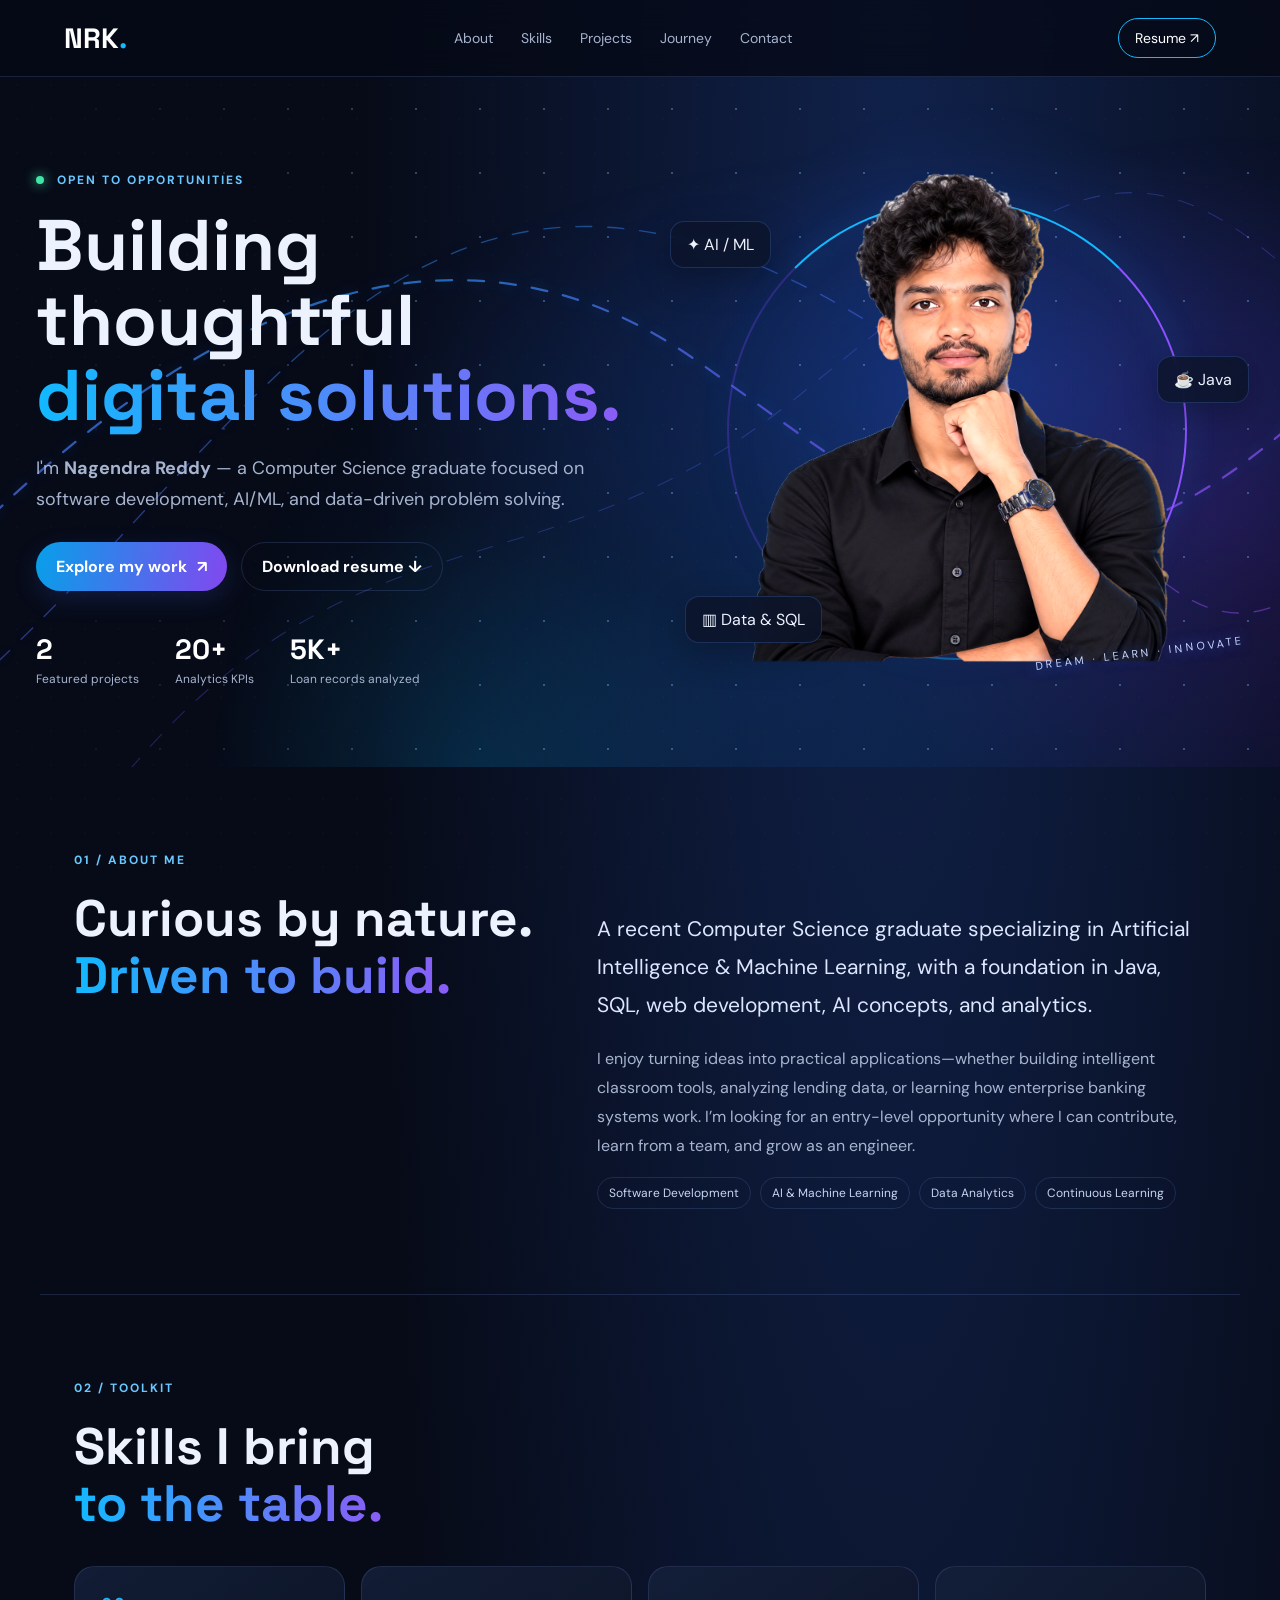
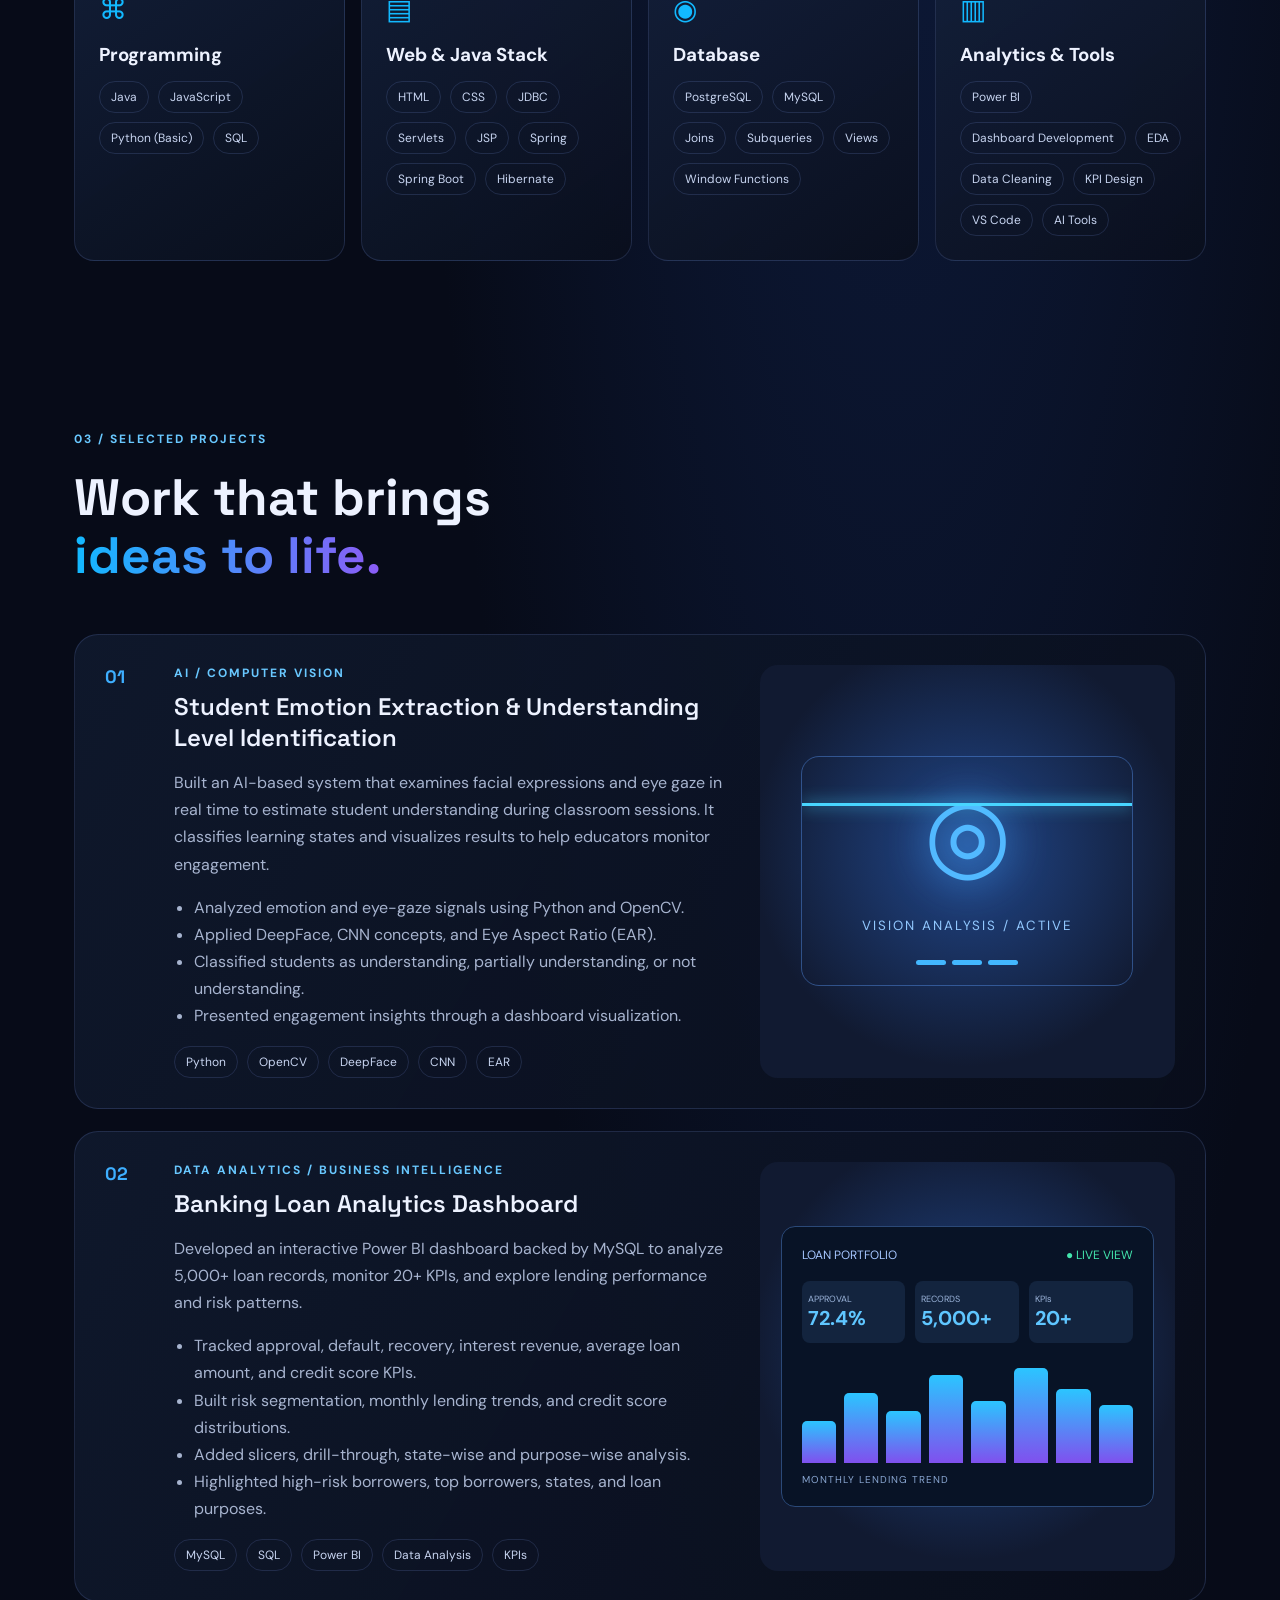
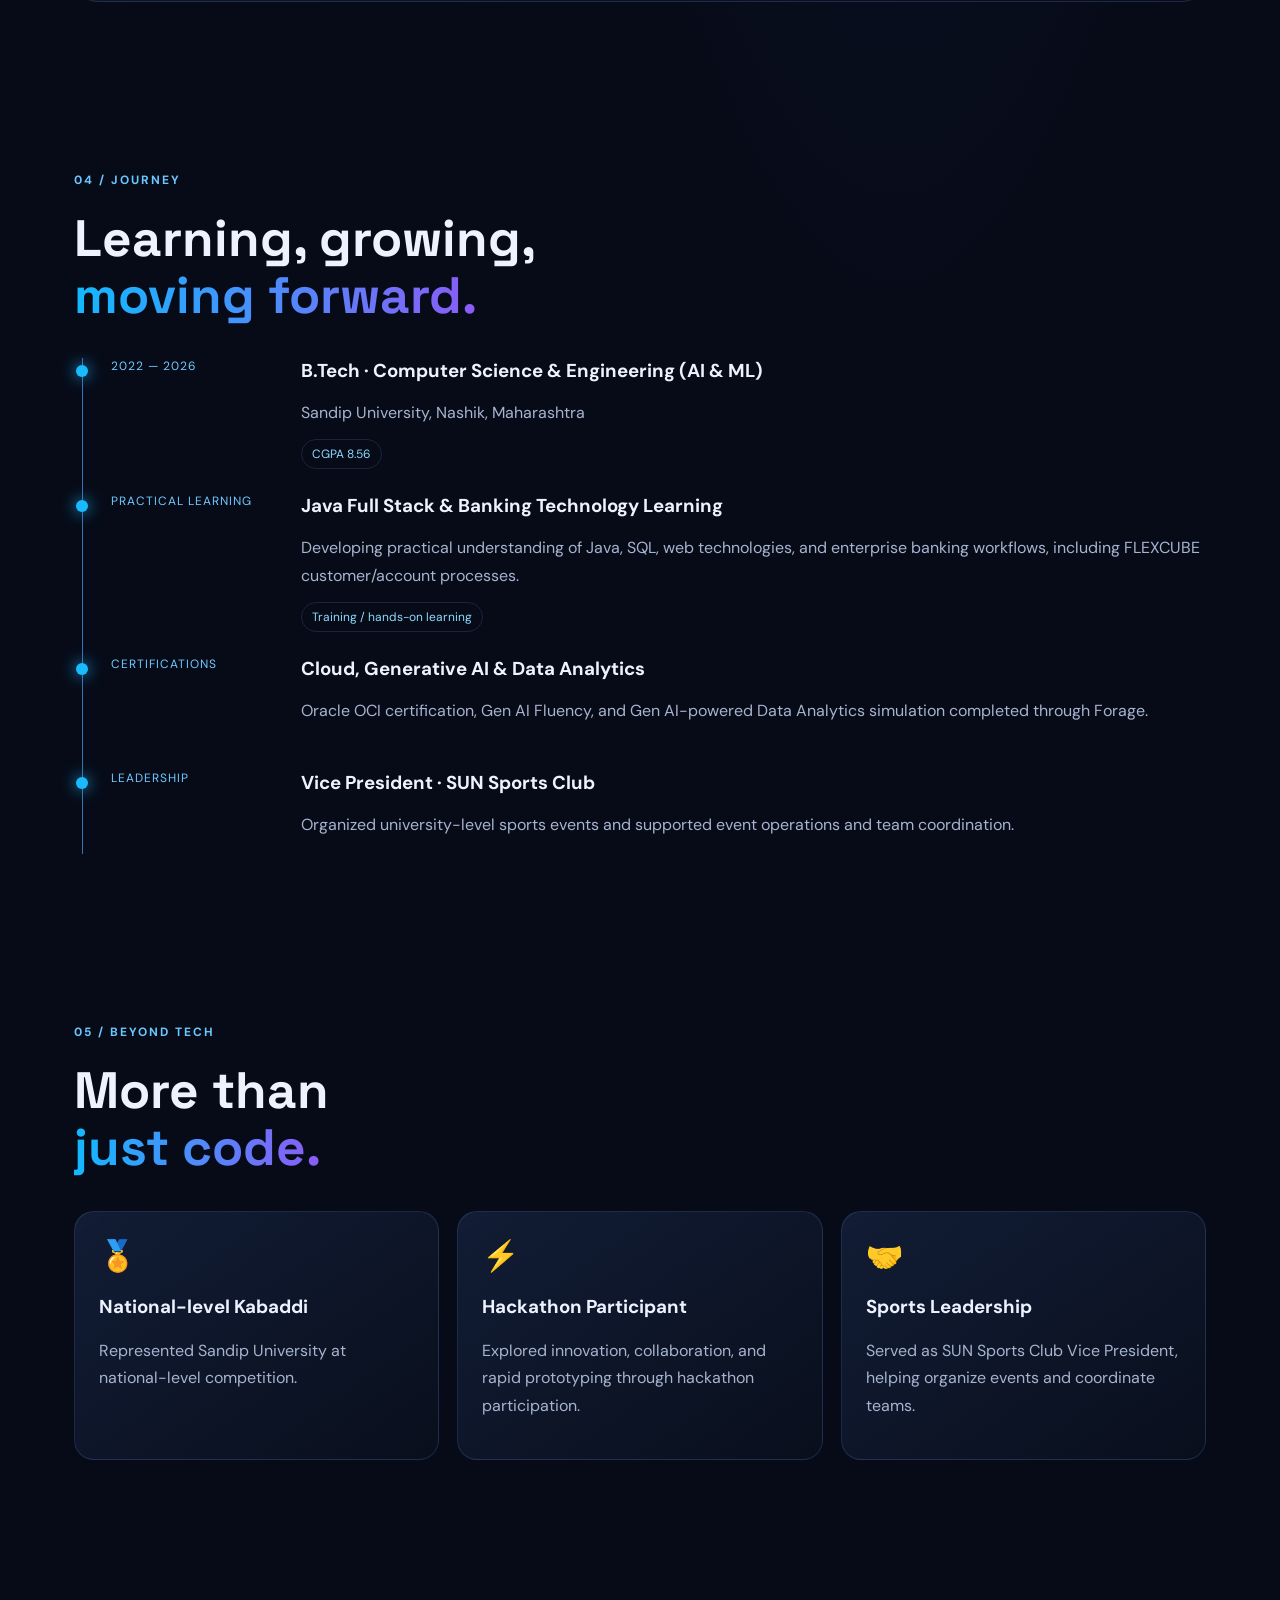
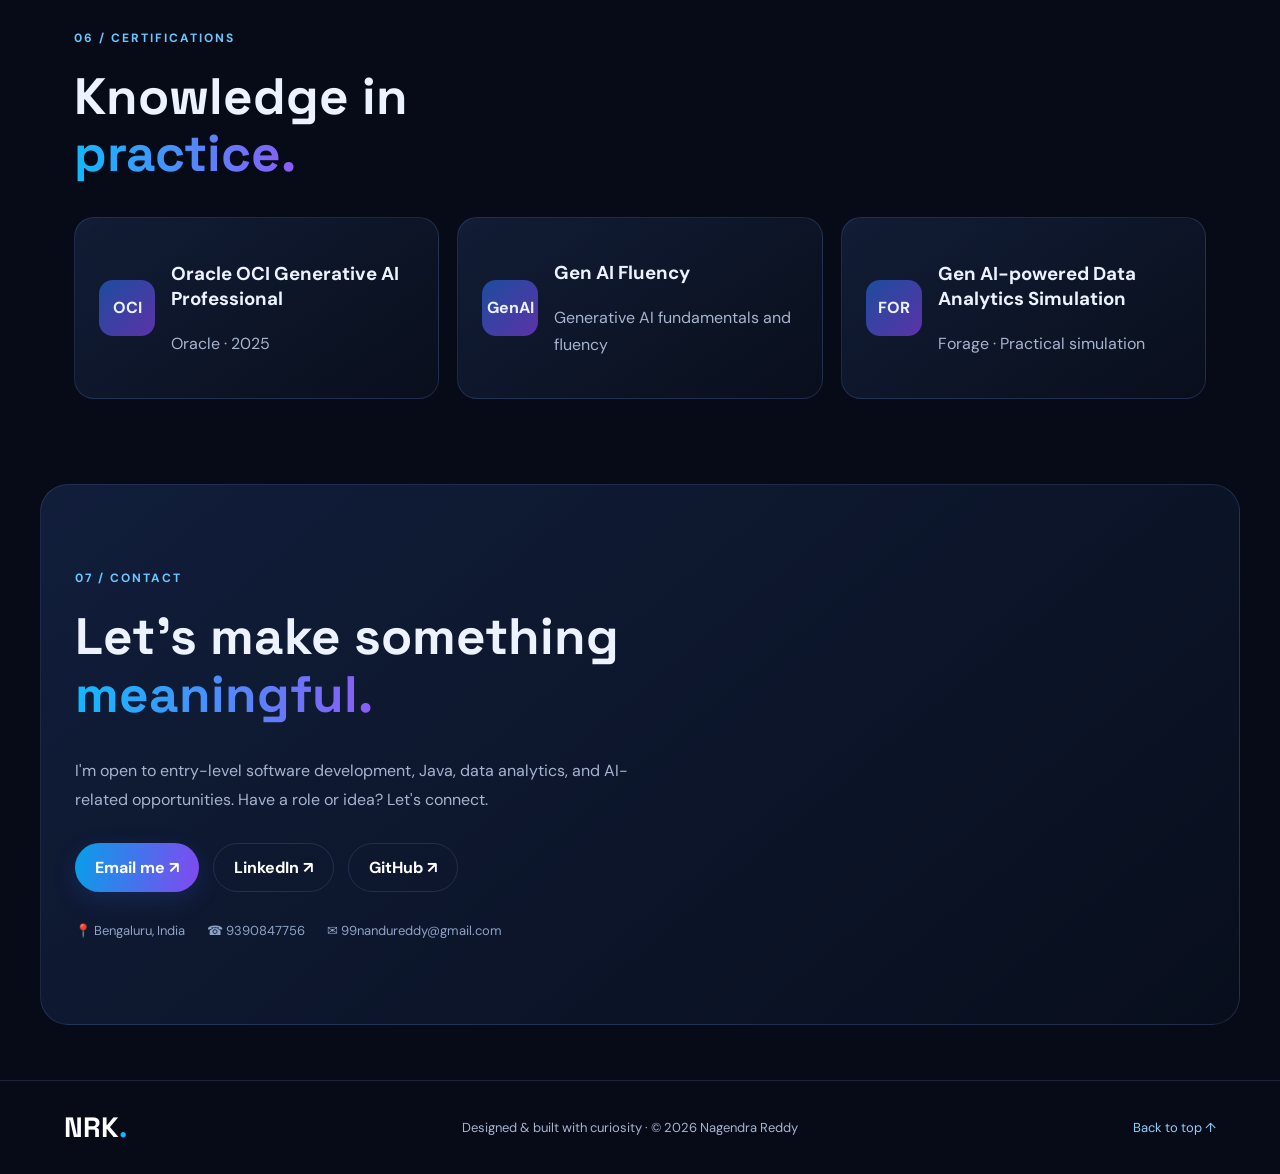
==== commit 55880157: "Use NRK initials in portfolio branding" ====
--- a/index.html
+++ b/index.html
@@ -10,7 +10,7 @@
 </head>
 <body>
 <div class="progress" id="progress"></div>
-<nav class="nav"><a class="brand" href="#home">NR<span>.</span></a><div class="navlinks"><a href="#about">About</a><a href="#skills">Skills</a><a href="#projects">Projects</a><a href="#journey">Journey</a><a href="#contact">Contact</a></div><a class="nav-cta" href="resume.pdf" download>Resume ↗</a><button class="menu" id="menu" aria-label="Toggle menu">☰</button></nav>
+<nav class="nav"><a class="brand" href="#home">NRK<span>.</span></a><div class="navlinks"><a href="#about">About</a><a href="#skills">Skills</a><a href="#projects">Projects</a><a href="#journey">Journey</a><a href="#contact">Contact</a></div><a class="nav-cta" href="resume.pdf" download>Resume ↗</a><button class="menu" id="menu" aria-label="Toggle menu">☰</button></nav>
 <header id="home" class="hero">
 <svg class="hero-curves" viewBox="0 0 1440 760" preserveAspectRatio="none" aria-hidden="true">
   <defs><linearGradient id="curveGradient" x1="0" y1="0" x2="1" y2="1"><stop offset="0%" stop-color="#12b9ff"/><stop offset="50%" stop-color="#6a5cff"/><stop offset="100%" stop-color="#c14bff"/></linearGradient></defs>
@@ -35,6 +35,6 @@
 <section class="section achievements"><div class="section-label">05 / BEYOND TECH</div><h2>More than<br><span>just code.</span></h2><div class="achievement-grid"><div class="achievement"><div class="achievement-symbol">🏅</div><h3>National-level Kabaddi</h3><p>Represented Sandip University at national-level competition.</p></div><div class="achievement"><div class="achievement-symbol">⚡</div><h3>Hackathon Participant</h3><p>Explored innovation, collaboration, and rapid prototyping through hackathon participation.</p></div><div class="achievement"><div class="achievement-symbol">🤝</div><h3>Sports Leadership</h3><p>Served as SUN Sports Club Vice President, helping organize events and coordinate teams.</p></div></div></section>
 <section class="section certs"><div class="section-label">06 / CERTIFICATIONS</div><h2>Knowledge in<br><span>practice.</span></h2><div class="cert-grid"><div class="cert-card"><span class="cert-mark">OCI</span><div><h3>Oracle OCI Generative AI Professional</h3><p>Oracle · 2025</p></div></div><div class="cert-card"><span class="cert-mark">GenAI</span><div><h3>Gen AI Fluency</h3><p>Generative AI fundamentals and fluency</p></div></div><div class="cert-card"><span class="cert-mark">FOR</span><div><h3>Gen AI-powered Data Analytics Simulation</h3><p>Forage · Practical simulation</p></div></div></div></section>
 <section class="section contact" id="contact"><div class="section-label">07 / CONTACT</div><h2>Let’s make something<br><span>meaningful.</span></h2><p>I'm open to entry-level software development, Java, data analytics, and AI-related opportunities. Have a role or idea? Let's connect.</p><div class="contact-links"><a href="mailto:99nandureddy@gmail.com" class="button primary">Email me ↗</a><a href="https://www.linkedin.com/in/nag0928" target="_blank" rel="noopener" class="button secondary">LinkedIn ↗</a><a href="https://github.com/NReddy0928" target="_blank" rel="noopener" class="button secondary">GitHub ↗</a></div><div class="contact-meta"><span>📍 Bengaluru, India</span><span>☎ 9390847756</span><span>✉ 99nandureddy@gmail.com</span></div></section>
-<footer><a class="brand" href="#home">NR<span>.</span></a><p>Designed & built with curiosity · © <span id="year"></span> Nagendra Reddy</p><a href="#home">Back to top ↑</a></footer>
+<footer><a class="brand" href="#home">NRK<span>.</span></a><p>Designed & built with curiosity · © <span id="year"></span> Nagendra Reddy</p><a href="#home">Back to top ↑</a></footer>
 <script src="script.js"></script>
 </body></html>
